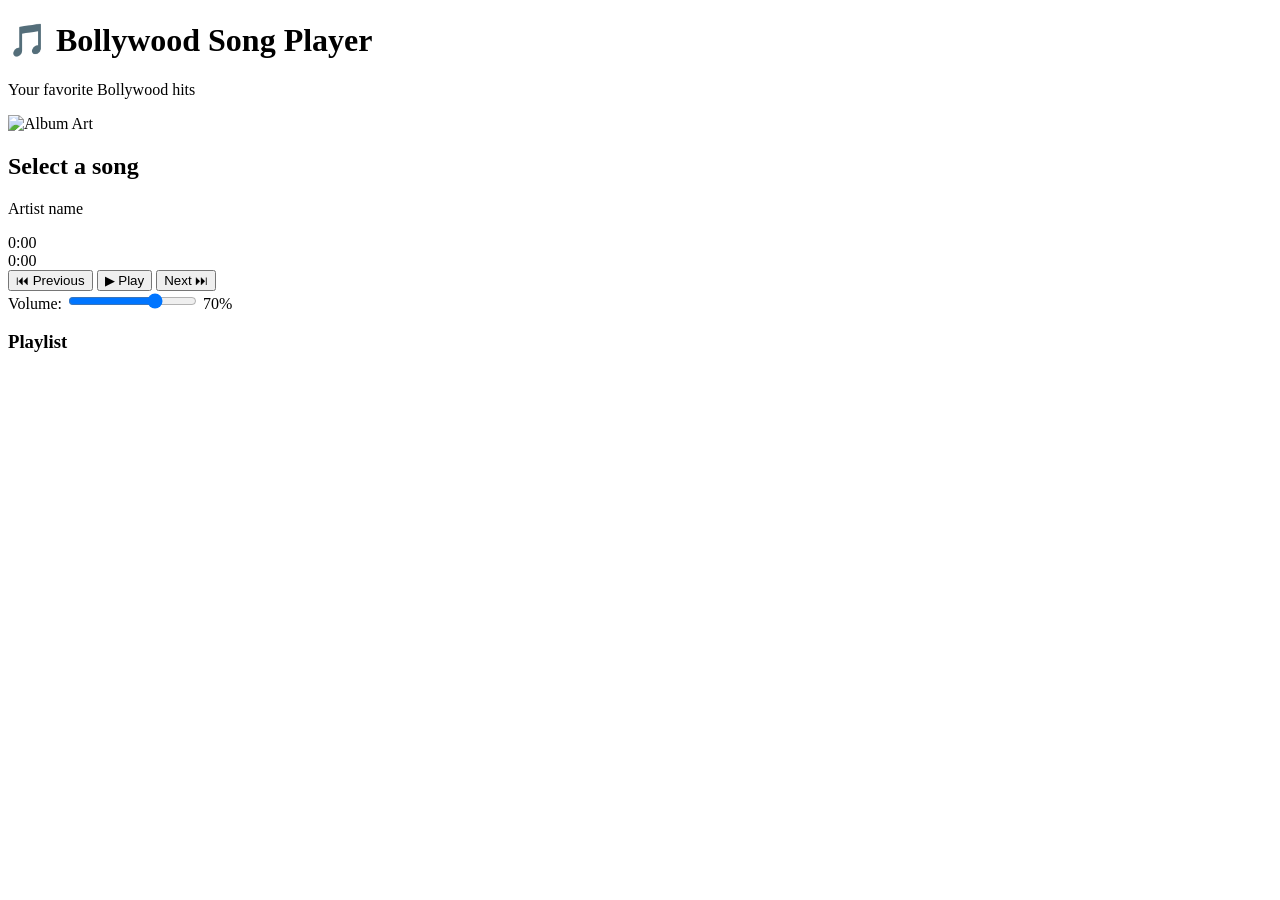
==== index.html @ 8f11893d "Initialize Bollywood song player app with HTML structure" ====
<!DOCTYPE html>
<html lang="en">
<head>
    <meta charset="UTF-8">
    <meta name="viewport" content="width=device-width, initial-scale=1.0">
    <title>Bollywood Song Player</title>
    <link rel="stylesheet" href="styles.css">
</head>
<body>
    <div class="container">
        <header>
            <h1>🎵 Bollywood Song Player</h1>
            <p class="subtitle">Your favorite Bollywood hits</p>
        </header>

        <div class="player-section">
            <!-- Album Art -->
            <div class="album-art">
                <img id="albumArt" src="https://via.placeholder.com/300?text=Bollywood" alt="Album Art">
            </div>

            <!-- Song Info -->
            <div class="song-info">
                <h2 id="songTitle">Select a song</h2>
                <p id="artistName">Artist name</p>
            </div>

            <!-- Audio Player -->
            <audio id="audioPlayer" crossorigin="anonymous"></audio>

            <!-- Progress Bar -->
            <div class="progress-container">
                <span id="currentTime">0:00</span>
                <div class="progress-bar">
                    <div id="progress" class="progress"></div>
                </div>
                <span id="duration">0:00</span>
            </div>

            <!-- Controls -->
            <div class="controls">
                <button id="prevBtn" class="control-btn">⏮ Previous</button>
                <button id="playBtn" class="control-btn play-btn">▶ Play</button>
                <button id="nextBtn" class="control-btn">Next ⏭</button>
            </div>

            <!-- Volume Control -->
            <div class="volume-control">
                <label for="volumeSlider">Volume:</label>
                <input type="range" id="volumeSlider" min="0" max="100" value="70">
                <span id="volumeDisplay">70%</span>
            </div>
        </div>

        <!-- Playlist -->
        <div class="playlist-section">
            <h3>Playlist</h3>
            <div id="playlistContainer" class="playlist-container">
                <!-- Songs will be populated here -->
            </div>
        </div>
    </div>

    <script src="script.js"></script>
</body>
</html>
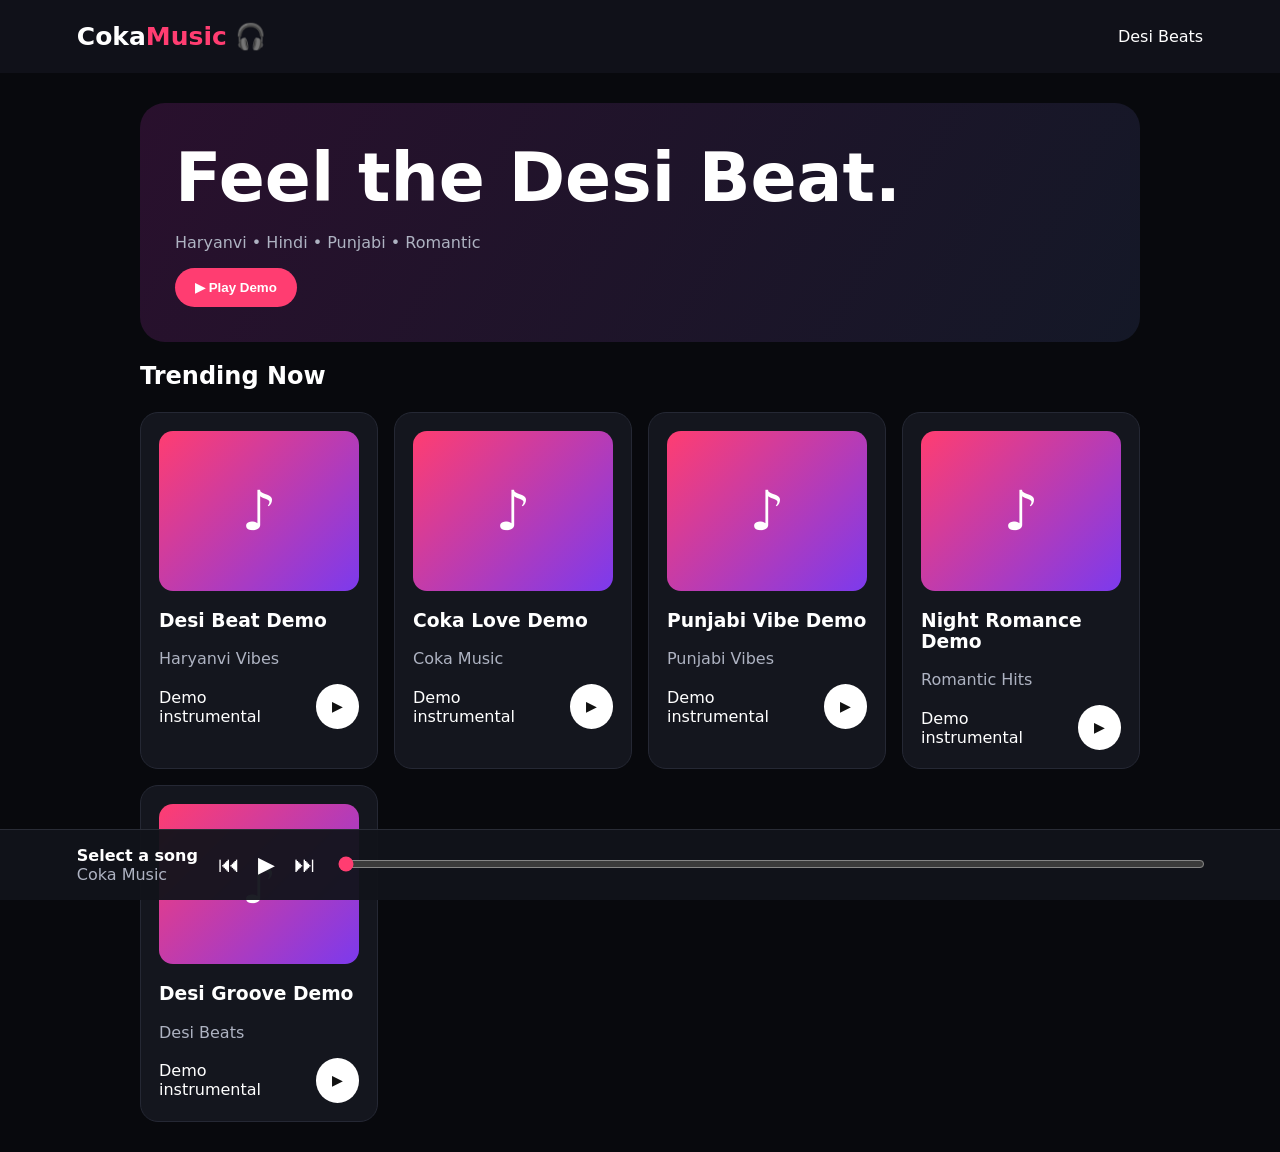
==== commit fd3ca1cd: "Build Coka Music player" ====
--- a/index.html
+++ b/index.html
@@ -1,66 +1 @@
-<!DOCTYPE html>
-<html lang="en">
-<head>
-    <meta charset="UTF-8">
-    <meta name="viewport" content="width=device-width, initial-scale=1.0">
-    <title>Bollywood Song Player</title>
-    <link rel="stylesheet" href="styles.css">
-</head>
-<body>
-    <div class="container">
-        <header>
-            <h1>🎵 Bollywood Song Player</h1>
-            <p class="subtitle">Your favorite Bollywood hits</p>
-        </header>
-
-        <div class="player-section">
-            <!-- Album Art -->
-            <div class="album-art">
-                <img id="albumArt" src="https://via.placeholder.com/300?text=Bollywood" alt="Album Art">
-            </div>
-
-            <!-- Song Info -->
-            <div class="song-info">
-                <h2 id="songTitle">Select a song</h2>
-                <p id="artistName">Artist name</p>
-            </div>
-
-            <!-- Audio Player -->
-            <audio id="audioPlayer" crossorigin="anonymous"></audio>
-
-            <!-- Progress Bar -->
-            <div class="progress-container">
-                <span id="currentTime">0:00</span>
-                <div class="progress-bar">
-                    <div id="progress" class="progress"></div>
-                </div>
-                <span id="duration">0:00</span>
-            </div>
-
-            <!-- Controls -->
-            <div class="controls">
-                <button id="prevBtn" class="control-btn">⏮ Previous</button>
-                <button id="playBtn" class="control-btn play-btn">▶ Play</button>
-                <button id="nextBtn" class="control-btn">Next ⏭</button>
-            </div>
-
-            <!-- Volume Control -->
-            <div class="volume-control">
-                <label for="volumeSlider">Volume:</label>
-                <input type="range" id="volumeSlider" min="0" max="100" value="70">
-                <span id="volumeDisplay">70%</span>
-            </div>
-        </div>
-
-        <!-- Playlist -->
-        <div class="playlist-section">
-            <h3>Playlist</h3>
-            <div id="playlistContainer" class="playlist-container">
-                <!-- Songs will be populated here -->
-            </div>
-        </div>
-    </div>
-
-    <script src="script.js"></script>
-</body>
-</html>
+<!doctype html><html lang="en"><head><meta charset="utf-8"><meta name="viewport" content="width=device-width,initial-scale=1"><title>Coka Music</title><style>*{box-sizing:border-box}body{margin:0;background:#08090d;color:#fff;font-family:system-ui,Arial}header{padding:22px 6%;display:flex;justify-content:space-between;align-items:center;background:#101119;position:sticky;top:0}.logo{font-size:25px;font-weight:900}.logo span{color:#ff3d71}main{width:min(1000px,92%);margin:30px auto}.hero{padding:35px;border-radius:25px;background:linear-gradient(120deg,#29102d,#141827)}h1{font-size:clamp(38px,7vw,68px);margin:0 0 10px}.muted{color:#aeb3c2}.grid{display:grid;grid-template-columns:repeat(auto-fit,minmax(210px,1fr));gap:16px;margin-top:22px}.card{background:#14161e;border:1px solid #252834;padding:18px;border-radius:18px}.cover{height:160px;border-radius:14px;background:linear-gradient(135deg,#ff3d71,#7c3aed);display:grid;place-items:center;font-size:55px}.row{display:flex;align-items:center;gap:10px;margin-top:15px}.play{margin-left:auto;border:0;border-radius:50%;width:45px;height:45px;background:#fff;color:#111;font-weight:900}.btn{border:0;border-radius:25px;padding:12px 20px;background:#ff3d71;color:#fff;font-weight:800}.player{position:fixed;bottom:0;left:0;right:0;padding:14px 6%;background:#11131bf2;border-top:1px solid #292c36;display:flex;align-items:center;gap:14px}.controls button{border:0;background:none;color:#fff;font-size:22px}.main{background:#fff;color:#111;border-radius:50%;width:42px;height:42px}.bar{flex:1}input[type=range]{width:100%;accent-color:#ff3d71}@media(max-width:600px){.player{flex-wrap:wrap}.bar{order:3;flex-basis:100%}}</style></head><body><header><div class="logo">Coka<span>Music</span> 🎧</div><div>Desi Beats</div></header><main><section class="hero"><h1>Feel the Desi Beat.</h1><p class="muted">Haryanvi • Hindi • Punjabi • Romantic</p><button class="btn" onclick="play(0)">▶ Play Demo</button></section><h2>Trending Now</h2><div class="grid" id="grid"></div></main><div class="player"><div><b id="title">Select a song</b><div class="muted" id="artist">Coka Music</div></div><div class="controls"><button onclick="prev()">⏮</button><button class="main" id="toggle" onclick="toggle()">▶</button><button onclick="next()">⏭</button></div><div class="bar"><input id="progress" type="range" min="0" max="100" value="0"></div></div><script>const songs=[['Desi Beat Demo','Haryanvi Vibes',220],['Coka Love Demo','Coka Music',196],['Punjabi Vibe Demo','Punjabi Vibes',247],['Night Romance Demo','Romantic Hits',174],['Desi Groove Demo','Desi Beats',262]];let cur=-1,playing=false,timer=null,elapsed=0,duration=30,ctx;const grid=document.getElementById('grid');grid.innerHTML=songs.map((s,i)=>`<article class="card"><div class="cover">♪</div><h3>${s[0]}</h3><p class="muted">${s[1]}</p><div class="row"><span>Demo instrumental</span><button class="play" onclick="play(${i})">▶</button></div></article>`).join('');function ac(){return ctx||(ctx=new(window.AudioContext||window.webkitAudioContext)())}function tone(t,f,d,v=.08){const c=ac(),o=c.createOscillator(),g=c.createGain();o.frequency.value=f;o.type='sine';g.gain.setValueAtTime(v,c.currentTime+t);g.gain.exponentialRampToValueAtTime(.001,c.currentTime+t+d);o.connect(g).connect(c.destination);o.start(c.currentTime+t);o.stop(c.currentTime+t+d+.02)}function play(i){cur=i;elapsed=0;playing=true;document.getElementById('title').textContent=songs[i][0];document.getElementById('artist').textContent=songs[i][1];ac().resume();clearInterval(timer);timer=setInterval(()=>{if(!playing)return;elapsed+=.25;document.getElementById('progress').value=elapsed/duration*100;if(elapsed>=duration)next()},250);sequence();document.getElementById('toggle').textContent='Ⅱ'}function sequence(){if(!playing)return;const base=songs[cur][2];for(let i=0;i<12;i++){const f=base*Math.pow(2,([0,2,4,7,5,4,2,0][i%8])/12);tone(i*.45,f,.35,.07)}setTimeout(sequence,5400)}function toggle(){if(cur<0)return play(0);playing=!playing;document.getElementById('toggle').textContent=playing?'Ⅱ':'▶';if(playing)sequence()}function next(){play((cur+1)%songs.length)}function prev(){play((cur-1+songs.length)%songs.length)}document.getElementById('progress').oninput=e=>{elapsed=Number(e.target.value)/100*duration};</script></body></html>
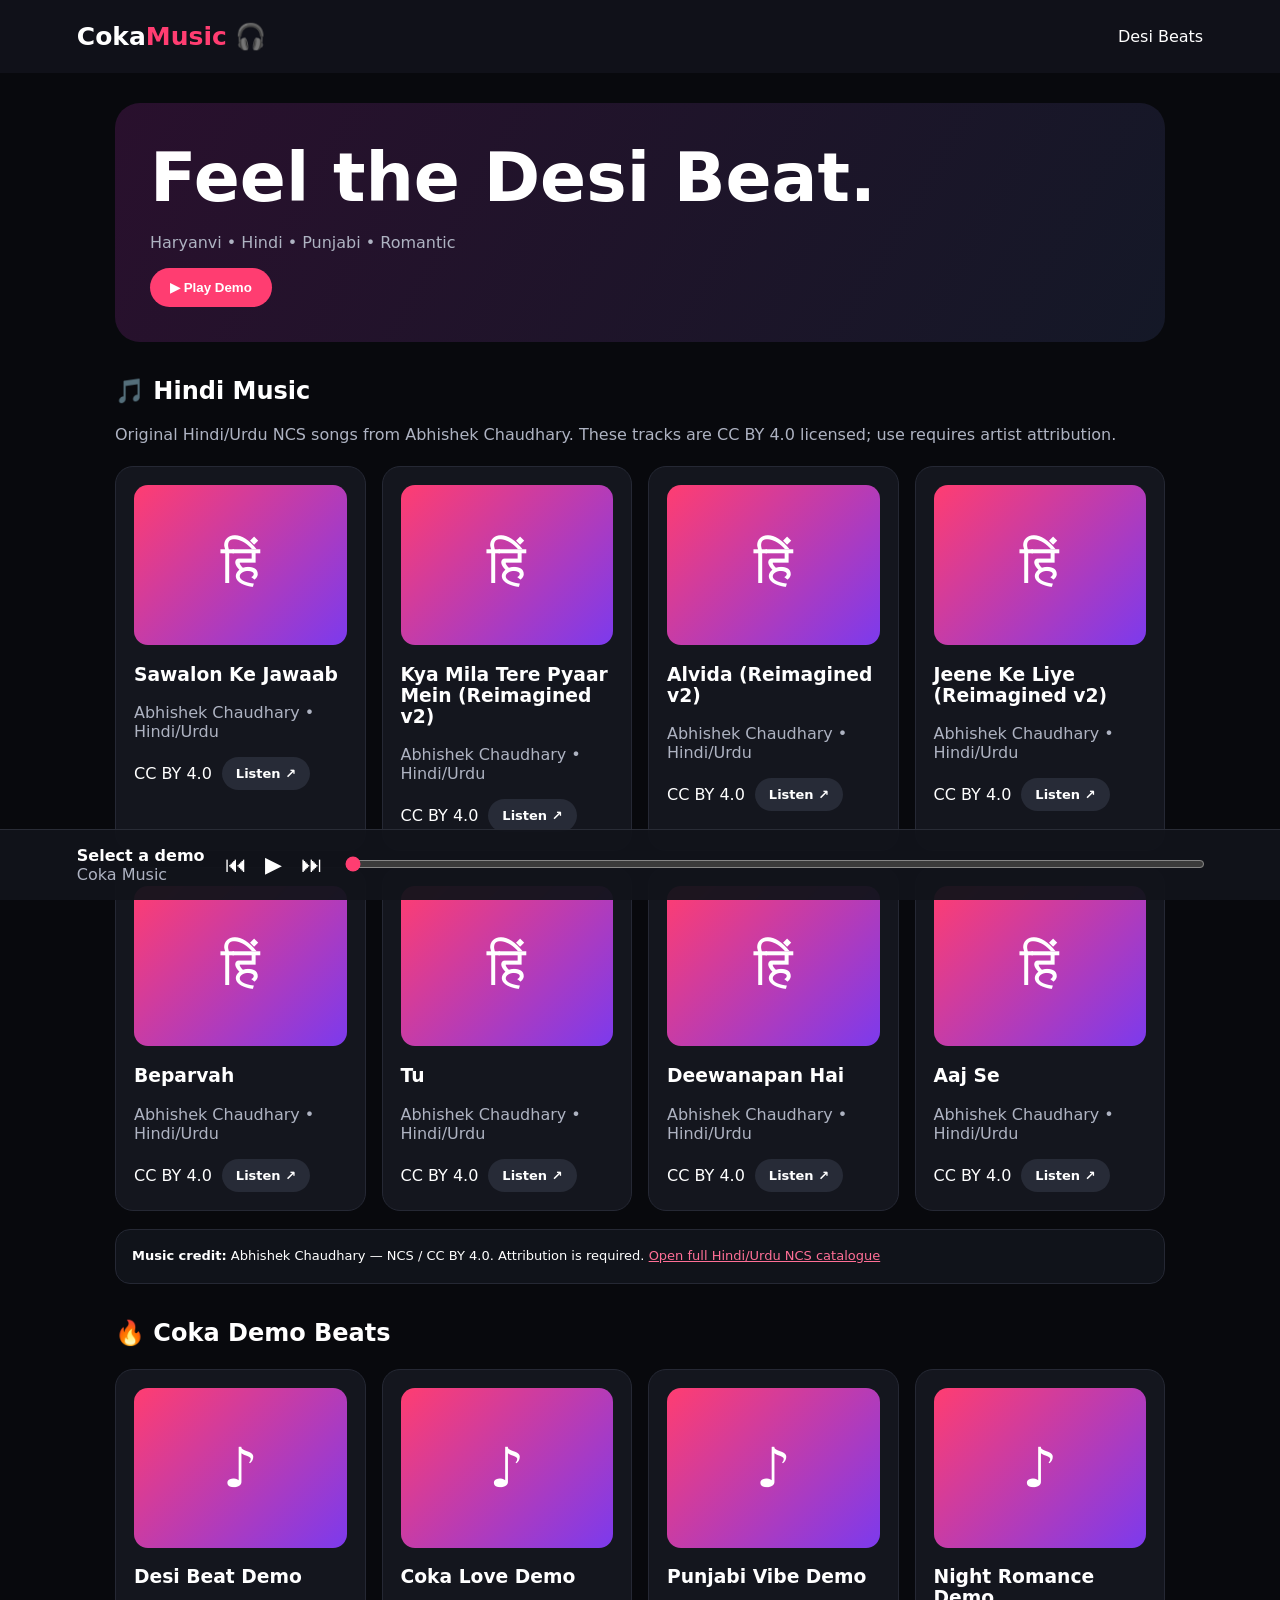
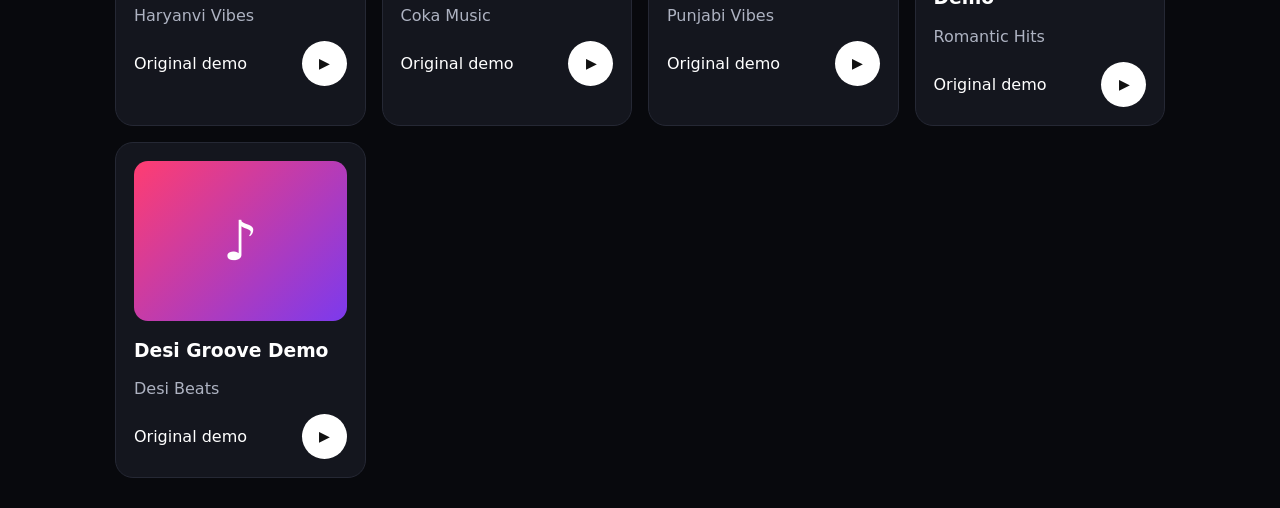
==== commit 26838294: "Add Hindi NCS music section with attribution" ====
--- a/index.html
+++ b/index.html
@@ -1 +1,10 @@
-<!doctype html><html lang="en"><head><meta charset="utf-8"><meta name="viewport" content="width=device-width,initial-scale=1"><title>Coka Music</title><style>*{box-sizing:border-box}body{margin:0;background:#08090d;color:#fff;font-family:system-ui,Arial}header{padding:22px 6%;display:flex;justify-content:space-between;align-items:center;background:#101119;position:sticky;top:0}.logo{font-size:25px;font-weight:900}.logo span{color:#ff3d71}main{width:min(1000px,92%);margin:30px auto}.hero{padding:35px;border-radius:25px;background:linear-gradient(120deg,#29102d,#141827)}h1{font-size:clamp(38px,7vw,68px);margin:0 0 10px}.muted{color:#aeb3c2}.grid{display:grid;grid-template-columns:repeat(auto-fit,minmax(210px,1fr));gap:16px;margin-top:22px}.card{background:#14161e;border:1px solid #252834;padding:18px;border-radius:18px}.cover{height:160px;border-radius:14px;background:linear-gradient(135deg,#ff3d71,#7c3aed);display:grid;place-items:center;font-size:55px}.row{display:flex;align-items:center;gap:10px;margin-top:15px}.play{margin-left:auto;border:0;border-radius:50%;width:45px;height:45px;background:#fff;color:#111;font-weight:900}.btn{border:0;border-radius:25px;padding:12px 20px;background:#ff3d71;color:#fff;font-weight:800}.player{position:fixed;bottom:0;left:0;right:0;padding:14px 6%;background:#11131bf2;border-top:1px solid #292c36;display:flex;align-items:center;gap:14px}.controls button{border:0;background:none;color:#fff;font-size:22px}.main{background:#fff;color:#111;border-radius:50%;width:42px;height:42px}.bar{flex:1}input[type=range]{width:100%;accent-color:#ff3d71}@media(max-width:600px){.player{flex-wrap:wrap}.bar{order:3;flex-basis:100%}}</style></head><body><header><div class="logo">Coka<span>Music</span> 🎧</div><div>Desi Beats</div></header><main><section class="hero"><h1>Feel the Desi Beat.</h1><p class="muted">Haryanvi • Hindi • Punjabi • Romantic</p><button class="btn" onclick="play(0)">▶ Play Demo</button></section><h2>Trending Now</h2><div class="grid" id="grid"></div></main><div class="player"><div><b id="title">Select a song</b><div class="muted" id="artist">Coka Music</div></div><div class="controls"><button onclick="prev()">⏮</button><button class="main" id="toggle" onclick="toggle()">▶</button><button onclick="next()">⏭</button></div><div class="bar"><input id="progress" type="range" min="0" max="100" value="0"></div></div><script>const songs=[['Desi Beat Demo','Haryanvi Vibes',220],['Coka Love Demo','Coka Music',196],['Punjabi Vibe Demo','Punjabi Vibes',247],['Night Romance Demo','Romantic Hits',174],['Desi Groove Demo','Desi Beats',262]];let cur=-1,playing=false,timer=null,elapsed=0,duration=30,ctx;const grid=document.getElementById('grid');grid.innerHTML=songs.map((s,i)=>`<article class="card"><div class="cover">♪</div><h3>${s[0]}</h3><p class="muted">${s[1]}</p><div class="row"><span>Demo instrumental</span><button class="play" onclick="play(${i})">▶</button></div></article>`).join('');function ac(){return ctx||(ctx=new(window.AudioContext||window.webkitAudioContext)())}function tone(t,f,d,v=.08){const c=ac(),o=c.createOscillator(),g=c.createGain();o.frequency.value=f;o.type='sine';g.gain.setValueAtTime(v,c.currentTime+t);g.gain.exponentialRampToValueAtTime(.001,c.currentTime+t+d);o.connect(g).connect(c.destination);o.start(c.currentTime+t);o.stop(c.currentTime+t+d+.02)}function play(i){cur=i;elapsed=0;playing=true;document.getElementById('title').textContent=songs[i][0];document.getElementById('artist').textContent=songs[i][1];ac().resume();clearInterval(timer);timer=setInterval(()=>{if(!playing)return;elapsed+=.25;document.getElementById('progress').value=elapsed/duration*100;if(elapsed>=duration)next()},250);sequence();document.getElementById('toggle').textContent='Ⅱ'}function sequence(){if(!playing)return;const base=songs[cur][2];for(let i=0;i<12;i++){const f=base*Math.pow(2,([0,2,4,7,5,4,2,0][i%8])/12);tone(i*.45,f,.35,.07)}setTimeout(sequence,5400)}function toggle(){if(cur<0)return play(0);playing=!playing;document.getElementById('toggle').textContent=playing?'Ⅱ':'▶';if(playing)sequence()}function next(){play((cur+1)%songs.length)}function prev(){play((cur-1+songs.length)%songs.length)}document.getElementById('progress').oninput=e=>{elapsed=Number(e.target.value)/100*duration};</script></body></html>+<!doctype html>
+<html lang="en"><head><meta charset="utf-8"><meta name="viewport" content="width=device-width,initial-scale=1"><title>Coka Music</title><style>*{box-sizing:border-box}body{margin:0;background:#08090d;color:#fff;font-family:system-ui,Arial}header{padding:22px 6%;display:flex;justify-content:space-between;align-items:center;background:#101119;position:sticky;top:0;z-index:5}.logo{font-size:25px;font-weight:900}.logo span{color:#ff3d71}main{width:min(1050px,92%);margin:30px auto}.hero{padding:35px;border-radius:25px;background:linear-gradient(120deg,#29102d,#141827)}h1{font-size:clamp(38px,7vw,68px);margin:0 0 10px}.muted{color:#aeb3c2}.grid{display:grid;grid-template-columns:repeat(auto-fit,minmax(210px,1fr));gap:16px;margin-top:22px}.card{background:#14161e;border:1px solid #252834;padding:18px;border-radius:18px}.cover{height:160px;border-radius:14px;background:linear-gradient(135deg,#ff3d71,#7c3aed);display:grid;place-items:center;font-size:55px}.row{display:flex;align-items:center;gap:10px;margin-top:15px}.play{margin-left:auto;border:0;border-radius:50%;width:45px;height:45px;background:#fff;color:#111;font-weight:900}.btn,.link{border:0;border-radius:25px;padding:12px 20px;background:#ff3d71;color:#fff;font-weight:800;text-decoration:none;display:inline-block}.link{padding:9px 14px;font-size:13px;background:#272b37}.section{margin-top:35px}.credit{margin-top:18px;padding:16px;border-radius:15px;background:#10131a;border:1px solid #252834;font-size:13px;line-height:1.6}.credit a{color:#ff6f96}.player{position:fixed;bottom:0;left:0;right:0;padding:14px 6%;background:#11131bf2;border-top:1px solid #292c36;display:flex;align-items:center;gap:14px;z-index:10}.controls button{border:0;background:none;color:#fff;font-size:22px}.main{background:#fff;color:#111;border-radius:50%;width:42px;height:42px}.bar{flex:1}input[type=range]{width:100%;accent-color:#ff3d71}@media(max-width:600px){.player{flex-wrap:wrap}.bar{order:3;flex-basis:100%}}
+</style></head><body><header><div class="logo">Coka<span>Music</span> 🎧</div><div>Desi Beats</div></header><main><section class="hero"><h1>Feel the Desi Beat.</h1><p class="muted">Haryanvi • Hindi • Punjabi • Romantic</p><button class="btn" onclick="play(0)">▶ Play Demo</button></section><section class="section"><h2>🎵 Hindi Music</h2><p class="muted">Original Hindi/Urdu NCS songs from Abhishek Chaudhary. These tracks are CC BY 4.0 licensed; use requires artist attribution.</p><div class="grid" id="hindi"></div><div class="credit"><b>Music credit:</b> Abhishek Chaudhary — NCS / CC BY 4.0. Attribution is required. <a href="https://abhishekchaudhary.com/ncs" target="_blank" rel="noopener">Open full Hindi/Urdu NCS catalogue</a></div></section><section class="section"><h2>🔥 Coka Demo Beats</h2><div class="grid" id="grid"></div></section></main><div class="player"><div><b id="title">Select a demo</b><div class="muted" id="artist">Coka Music</div></div><div class="controls"><button onclick="prev()">⏮</button><button class="main" id="toggle" onclick="toggle()">▶</button><button onclick="next()">⏭</button></div><div class="bar"><input id="progress" type="range" min="0" max="100" value="0"></div></div><script>
+const songs=[['Desi Beat Demo','Haryanvi Vibes',220],['Coka Love Demo','Coka Music',196],['Punjabi Vibe Demo','Punjabi Vibes',247],['Night Romance Demo','Romantic Hits',174],['Desi Groove Demo','Desi Beats',262]];
+const hindi=[['Sawalon Ke Jawaab','Abhishek Chaudhary','https://abhishekchaudhary.com/music/sawalon-ke-jawaab'],['Kya Mila Tere Pyaar Mein (Reimagined v2)','Abhishek Chaudhary','https://abhishekchaudhary.com/ncs'],['Alvida (Reimagined v2)','Abhishek Chaudhary','https://abhishekchaudhary.com/ncs'],['Jeene Ke Liye (Reimagined v2)','Abhishek Chaudhary','https://abhishekchaudhary.com/ncs'],['Beparvah','Abhishek Chaudhary','https://abhishekchaudhary.com/ncs'],['Tu','Abhishek Chaudhary','https://abhishekchaudhary.com/ncs'],['Deewanapan Hai','Abhishek Chaudhary','https://abhishekchaudhary.com/ncs'],['Aaj Se','Abhishek Chaudhary','https://abhishekchaudhary.com/ncs']];
+let cur=-1,playing=false,timer=null,elapsed=0,duration=30,ctx;
+const grid=document.getElementById('grid');grid.innerHTML=songs.map((s,i)=>`<article class="card"><div class="cover">♪</div><h3>${s[0]}</h3><p class="muted">${s[1]}</p><div class="row"><span>Original demo</span><button class="play" onclick="play(${i})">▶</button></div></article>`).join('');
+document.getElementById('hindi').innerHTML=hindi.map(s=>`<article class="card"><div class="cover">हिं</div><h3>${s[0]}</h3><p class="muted">${s[1]} • Hindi/Urdu</p><div class="row"><span>CC BY 4.0</span><a class="link" href="${s[2]}" target="_blank" rel="noopener">Listen ↗</a></div></article>`).join('');
+function ac(){return ctx||(ctx=new(window.AudioContext||window.webkitAudioContext)())}function tone(t,f,d,v=.08){const c=ac(),o=c.createOscillator(),g=c.createGain();o.frequency.value=f;o.type='sine';g.gain.setValueAtTime(v,c.currentTime+t);g.gain.exponentialRampToValueAtTime(.001,c.currentTime+t+d);o.connect(g).connect(c.destination);o.start(c.currentTime+t);o.stop(c.currentTime+t+d+.02)}function play(i){cur=i;elapsed=0;playing=true;document.getElementById('title').textContent=songs[i][0];document.getElementById('artist').textContent=songs[i][1];ac().resume();clearInterval(timer);timer=setInterval(()=>{if(!playing)return;elapsed+=.25;document.getElementById('progress').value=elapsed/duration*100;if(elapsed>=duration)next()},250);sequence();document.getElementById('toggle').textContent='Ⅱ'}function sequence(){if(!playing)return;const base=songs[cur][2];for(let i=0;i<12;i++){const f=base*Math.pow(2,([0,2,4,7,5,4,2,0][i%8])/12);tone(i*.45,f,.35,.07)}setTimeout(sequence,5400)}function toggle(){if(cur<0)return play(0);playing=!playing;document.getElementById('toggle').textContent=playing?'Ⅱ':'▶';if(playing)sequence()}function next(){play((cur+1)%songs.length)}function prev(){play((cur-1+songs.length)%songs.length)}document.getElementById('progress').oninput=e=>{elapsed=Number(e.target.value)/100*duration};
+</script></body></html>
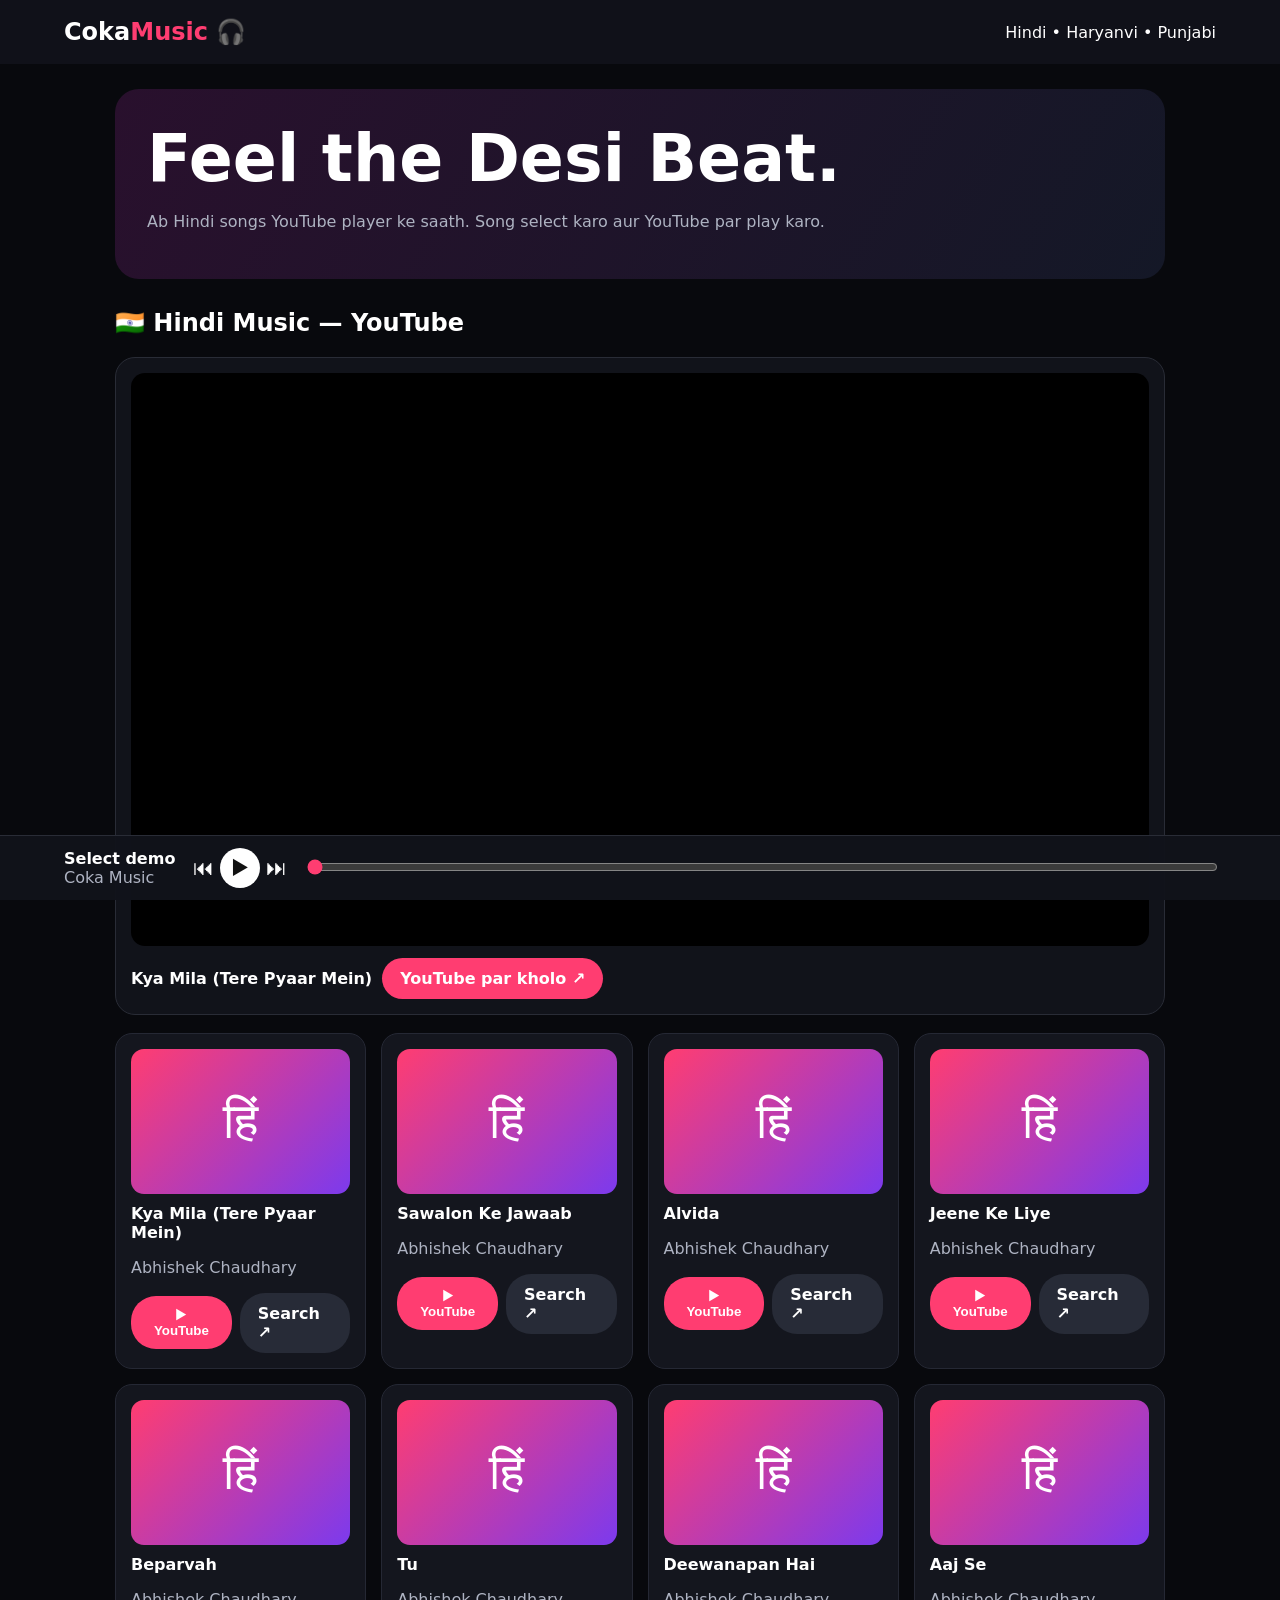
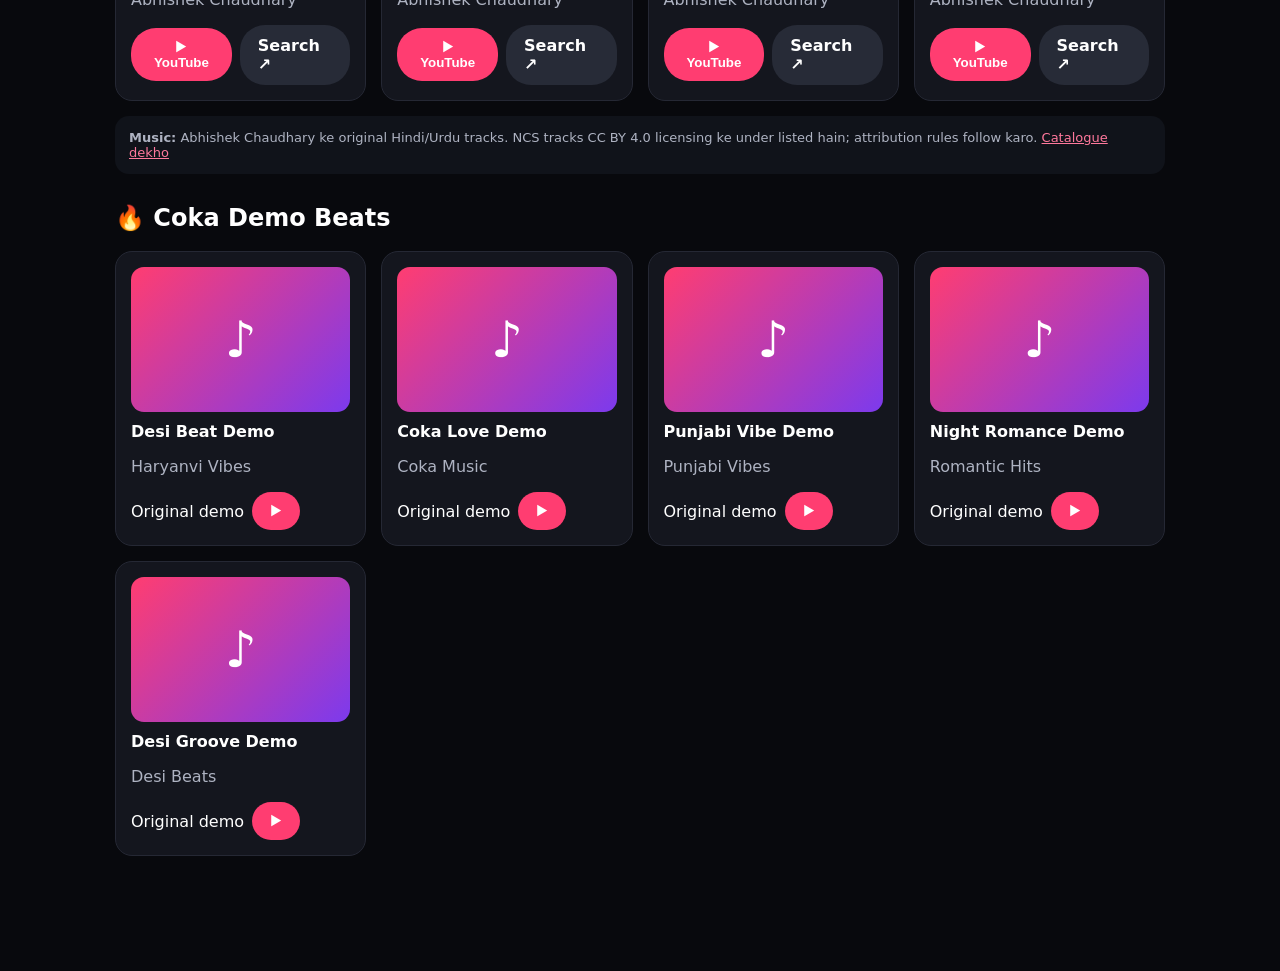
==== commit 32d69551: "Add YouTube Hindi music player" ====
--- a/index.html
+++ b/index.html
@@ -1,10 +1,4 @@
-<!doctype html>
-<html lang="en"><head><meta charset="utf-8"><meta name="viewport" content="width=device-width,initial-scale=1"><title>Coka Music</title><style>*{box-sizing:border-box}body{margin:0;background:#08090d;color:#fff;font-family:system-ui,Arial}header{padding:22px 6%;display:flex;justify-content:space-between;align-items:center;background:#101119;position:sticky;top:0;z-index:5}.logo{font-size:25px;font-weight:900}.logo span{color:#ff3d71}main{width:min(1050px,92%);margin:30px auto}.hero{padding:35px;border-radius:25px;background:linear-gradient(120deg,#29102d,#141827)}h1{font-size:clamp(38px,7vw,68px);margin:0 0 10px}.muted{color:#aeb3c2}.grid{display:grid;grid-template-columns:repeat(auto-fit,minmax(210px,1fr));gap:16px;margin-top:22px}.card{background:#14161e;border:1px solid #252834;padding:18px;border-radius:18px}.cover{height:160px;border-radius:14px;background:linear-gradient(135deg,#ff3d71,#7c3aed);display:grid;place-items:center;font-size:55px}.row{display:flex;align-items:center;gap:10px;margin-top:15px}.play{margin-left:auto;border:0;border-radius:50%;width:45px;height:45px;background:#fff;color:#111;font-weight:900}.btn,.link{border:0;border-radius:25px;padding:12px 20px;background:#ff3d71;color:#fff;font-weight:800;text-decoration:none;display:inline-block}.link{padding:9px 14px;font-size:13px;background:#272b37}.section{margin-top:35px}.credit{margin-top:18px;padding:16px;border-radius:15px;background:#10131a;border:1px solid #252834;font-size:13px;line-height:1.6}.credit a{color:#ff6f96}.player{position:fixed;bottom:0;left:0;right:0;padding:14px 6%;background:#11131bf2;border-top:1px solid #292c36;display:flex;align-items:center;gap:14px;z-index:10}.controls button{border:0;background:none;color:#fff;font-size:22px}.main{background:#fff;color:#111;border-radius:50%;width:42px;height:42px}.bar{flex:1}input[type=range]{width:100%;accent-color:#ff3d71}@media(max-width:600px){.player{flex-wrap:wrap}.bar{order:3;flex-basis:100%}}
-</style></head><body><header><div class="logo">Coka<span>Music</span> 🎧</div><div>Desi Beats</div></header><main><section class="hero"><h1>Feel the Desi Beat.</h1><p class="muted">Haryanvi • Hindi • Punjabi • Romantic</p><button class="btn" onclick="play(0)">▶ Play Demo</button></section><section class="section"><h2>🎵 Hindi Music</h2><p class="muted">Original Hindi/Urdu NCS songs from Abhishek Chaudhary. These tracks are CC BY 4.0 licensed; use requires artist attribution.</p><div class="grid" id="hindi"></div><div class="credit"><b>Music credit:</b> Abhishek Chaudhary — NCS / CC BY 4.0. Attribution is required. <a href="https://abhishekchaudhary.com/ncs" target="_blank" rel="noopener">Open full Hindi/Urdu NCS catalogue</a></div></section><section class="section"><h2>🔥 Coka Demo Beats</h2><div class="grid" id="grid"></div></section></main><div class="player"><div><b id="title">Select a demo</b><div class="muted" id="artist">Coka Music</div></div><div class="controls"><button onclick="prev()">⏮</button><button class="main" id="toggle" onclick="toggle()">▶</button><button onclick="next()">⏭</button></div><div class="bar"><input id="progress" type="range" min="0" max="100" value="0"></div></div><script>
-const songs=[['Desi Beat Demo','Haryanvi Vibes',220],['Coka Love Demo','Coka Music',196],['Punjabi Vibe Demo','Punjabi Vibes',247],['Night Romance Demo','Romantic Hits',174],['Desi Groove Demo','Desi Beats',262]];
-const hindi=[['Sawalon Ke Jawaab','Abhishek Chaudhary','https://abhishekchaudhary.com/music/sawalon-ke-jawaab'],['Kya Mila Tere Pyaar Mein (Reimagined v2)','Abhishek Chaudhary','https://abhishekchaudhary.com/ncs'],['Alvida (Reimagined v2)','Abhishek Chaudhary','https://abhishekchaudhary.com/ncs'],['Jeene Ke Liye (Reimagined v2)','Abhishek Chaudhary','https://abhishekchaudhary.com/ncs'],['Beparvah','Abhishek Chaudhary','https://abhishekchaudhary.com/ncs'],['Tu','Abhishek Chaudhary','https://abhishekchaudhary.com/ncs'],['Deewanapan Hai','Abhishek Chaudhary','https://abhishekchaudhary.com/ncs'],['Aaj Se','Abhishek Chaudhary','https://abhishekchaudhary.com/ncs']];
-let cur=-1,playing=false,timer=null,elapsed=0,duration=30,ctx;
-const grid=document.getElementById('grid');grid.innerHTML=songs.map((s,i)=>`<article class="card"><div class="cover">♪</div><h3>${s[0]}</h3><p class="muted">${s[1]}</p><div class="row"><span>Original demo</span><button class="play" onclick="play(${i})">▶</button></div></article>`).join('');
-document.getElementById('hindi').innerHTML=hindi.map(s=>`<article class="card"><div class="cover">हिं</div><h3>${s[0]}</h3><p class="muted">${s[1]} • Hindi/Urdu</p><div class="row"><span>CC BY 4.0</span><a class="link" href="${s[2]}" target="_blank" rel="noopener">Listen ↗</a></div></article>`).join('');
-function ac(){return ctx||(ctx=new(window.AudioContext||window.webkitAudioContext)())}function tone(t,f,d,v=.08){const c=ac(),o=c.createOscillator(),g=c.createGain();o.frequency.value=f;o.type='sine';g.gain.setValueAtTime(v,c.currentTime+t);g.gain.exponentialRampToValueAtTime(.001,c.currentTime+t+d);o.connect(g).connect(c.destination);o.start(c.currentTime+t);o.stop(c.currentTime+t+d+.02)}function play(i){cur=i;elapsed=0;playing=true;document.getElementById('title').textContent=songs[i][0];document.getElementById('artist').textContent=songs[i][1];ac().resume();clearInterval(timer);timer=setInterval(()=>{if(!playing)return;elapsed+=.25;document.getElementById('progress').value=elapsed/duration*100;if(elapsed>=duration)next()},250);sequence();document.getElementById('toggle').textContent='Ⅱ'}function sequence(){if(!playing)return;const base=songs[cur][2];for(let i=0;i<12;i++){const f=base*Math.pow(2,([0,2,4,7,5,4,2,0][i%8])/12);tone(i*.45,f,.35,.07)}setTimeout(sequence,5400)}function toggle(){if(cur<0)return play(0);playing=!playing;document.getElementById('toggle').textContent=playing?'Ⅱ':'▶';if(playing)sequence()}function next(){play((cur+1)%songs.length)}function prev(){play((cur-1+songs.length)%songs.length)}document.getElementById('progress').oninput=e=>{elapsed=Number(e.target.value)/100*duration};
-</script></body></html>+<!doctype html><html lang="hi"><head><meta charset="utf-8"><meta name="viewport" content="width=device-width,initial-scale=1"><title>Coka Music</title><style>*{box-sizing:border-box}body{margin:0;background:#08090d;color:#fff;font-family:system-ui,Arial}header{padding:18px 5%;display:flex;justify-content:space-between;align-items:center;background:#101119;position:sticky;top:0;z-index:5}.logo{font-size:24px;font-weight:900}.logo span{color:#ff3d71}main{width:min(1050px,92%);margin:25px auto;padding-bottom:90px}.hero{padding:32px;border-radius:24px;background:linear-gradient(120deg,#29102d,#141827)}h1{font-size:clamp(36px,8vw,65px);margin:0 0 8px}.muted{color:#aeb3c2}.btn,.yt{border:0;border-radius:25px;padding:11px 18px;background:#ff3d71;color:#fff;font-weight:800;text-decoration:none;display:inline-block}.section{margin-top:30px}.youtube{background:#11131a;border:1px solid #292c36;border-radius:20px;padding:15px}.video{aspect-ratio:16/9;border-radius:14px;overflow:hidden;background:#000}.video iframe{width:100%;height:100%;border:0}.ytbar{display:flex;gap:10px;align-items:center;margin-top:12px;flex-wrap:wrap}.grid{display:grid;grid-template-columns:repeat(auto-fit,minmax(210px,1fr));gap:15px;margin-top:18px}.card{background:#14161e;border:1px solid #252834;padding:15px;border-radius:17px}.cover{height:145px;border-radius:13px;background:linear-gradient(135deg,#ff3d71,#7c3aed);display:grid;place-items:center;font-size:50px}.card h3{margin:10px 0 4px;font-size:16px}.row{display:flex;align-items:center;gap:8px;margin-top:12px}.search{background:#272b37}.credit{margin-top:15px;padding:14px;border-radius:14px;background:#10131a;color:#aeb3c2;font-size:13px}.credit a{color:#ff789c}.player{position:fixed;bottom:0;left:0;right:0;padding:12px 5%;background:#11131bf5;border-top:1px solid #292c36;display:flex;align-items:center;gap:12px;z-index:10}.controls button{border:0;background:none;color:#fff;font-size:21px}.main{background:#fff!important;color:#111!important;border-radius:50%;width:40px;height:40px}.bar{flex:1}input[type=range]{width:100%;accent-color:#ff3d71}@media(max-width:600px){.player{flex-wrap:wrap}.bar{order:3;flex-basis:100%}}
+</style></head><body><header><div class="logo">Coka<span>Music</span> 🎧</div><div>Hindi • Haryanvi • Punjabi</div></header><main><section class="hero"><h1>Feel the Desi Beat.</h1><p class="muted">Ab Hindi songs YouTube player ke saath. Song select karo aur YouTube par play karo.</p></section><section class="section"><h2>🇮🇳 Hindi Music — YouTube</h2><div class="youtube"><div class="video"><iframe id="yt" src="https://www.youtube.com/embed/ULETFDAKAXg?rel=0" title="YouTube music player" allow="accelerometer;autoplay;clipboard-write;encrypted-media;gyroscope;picture-in-picture;web-share" allowfullscreen></iframe></div><div class="ytbar"><b id="ytTitle">Kya Mila (Tere Pyaar Mein)</b><a class="yt" id="ytOpen" href="https://www.youtube.com/watch?v=ULETFDAKAXg" target="_blank" rel="noopener">YouTube par kholo ↗</a></div></div><div class="grid" id="hindi"></div><div class="credit"><b>Music:</b> Abhishek Chaudhary ke original Hindi/Urdu tracks. NCS tracks CC BY 4.0 licensing ke under listed hain; attribution rules follow karo. <a href="https://abhishekchaudhary.com/ncs" target="_blank" rel="noopener">Catalogue dekho</a></div></section><section class="section"><h2>🔥 Coka Demo Beats</h2><div class="grid" id="grid"></div></section></main><div class="player"><div><b id="title">Select demo</b><div class="muted" id="artist">Coka Music</div></div><div class="controls"><button onclick="prev()">⏮</button><button class="main" id="toggle" onclick="toggle()">▶</button><button onclick="next()">⏭</button></div><div class="bar"><input id="progress" type="range" min="0" max="100" value="0"></div></div><script>
+const hindi=[['Kya Mila (Tere Pyaar Mein)','ULETFDAKAXg'],['Sawalon Ke Jawaab',''],['Alvida',''],['Jeene Ke Liye',''],['Beparvah',''],['Tu',''],['Deewanapan Hai',''],['Aaj Se','']];const h=document.getElementById('hindi');h.innerHTML=hindi.map((s,i)=>`<article class="card"><div class="cover">हिं</div><h3>${s[0]}</h3><p class="muted">Abhishek Chaudhary</p><div class="row"><button class="yt" onclick="openYT(${i})">▶ YouTube</button><a class="yt search" href="https://www.youtube.com/results?search_query=${encodeURIComponent(s[0]+' Abhishek Chaudhary')}" target="_blank" rel="noopener">Search ↗</a></div></article>`).join('');function openYT(i){const q=hindi[i][0]+' Abhishek Chaudhary';if(hindi[i][1]){document.getElementById('yt').src='https://www.youtube.com/embed/'+hindi[i][1]+'?rel=0';document.getElementById('ytOpen').href='https://www.youtube.com/watch?v='+hindi[i][1]}else{window.open('https://www.youtube.com/results?search_query='+encodeURIComponent(q),'_blank')}document.getElementById('ytTitle').textContent=hindi[i][0]}
+const songs=[['Desi Beat Demo','Haryanvi Vibes',220],['Coka Love Demo','Coka Music',196],['Punjabi Vibe Demo','Punjabi Vibes',247],['Night Romance Demo','Romantic Hits',174],['Desi Groove Demo','Desi Beats',262]];let cur=-1,playing=false,timer=null,elapsed=0,duration=30,ctx;document.getElementById('grid').innerHTML=songs.map((s,i)=>`<article class="card"><div class="cover">♪</div><h3>${s[0]}</h3><p class="muted">${s[1]}</p><div class="row"><span>Original demo</span><button class="yt" onclick="play(${i})">▶</button></div></article>`).join('');function ac(){return ctx||(ctx=new(window.AudioContext||window.webkitAudioContext)())}function tone(t,f,d,v=.08){const c=ac(),o=c.createOscillator(),g=c.createGain();o.frequency.value=f;o.type='sine';g.gain.setValueAtTime(v,c.currentTime+t);g.gain.exponentialRampToValueAtTime(.001,c.currentTime+t+d);o.connect(g).connect(c.destination);o.start(c.currentTime+t);o.stop(c.currentTime+t+d+.02)}function play(i){cur=i;elapsed=0;playing=true;document.getElementById('title').textContent=songs[i][0];document.getElementById('artist').textContent=songs[i][1];ac().resume();clearInterval(timer);timer=setInterval(()=>{if(!playing)return;elapsed+=.25;progress.value=elapsed/duration*100;if(elapsed>=duration)next()},250);sequence();toggle.textContent='Ⅱ'}function sequence(){if(!playing)return;let b=songs[cur][2];for(let i=0;i<12;i++)tone(i*.45,b*Math.pow(2,[0,2,4,7,5,4,2,0][i%8]/12),.35,.07);setTimeout(sequence,5400)}function toggle(){if(cur<0)return play(0);playing=!playing;toggle.textContent=playing?'Ⅱ':'▶';if(playing)sequence()}function next(){play((cur+1)%songs.length)}function prev(){play((cur-1+songs.length)%songs.length)}const progress=document.getElementById('progress');progress.oninput=e=>elapsed=Number(e.target.value)/100*duration;</script></body></html>
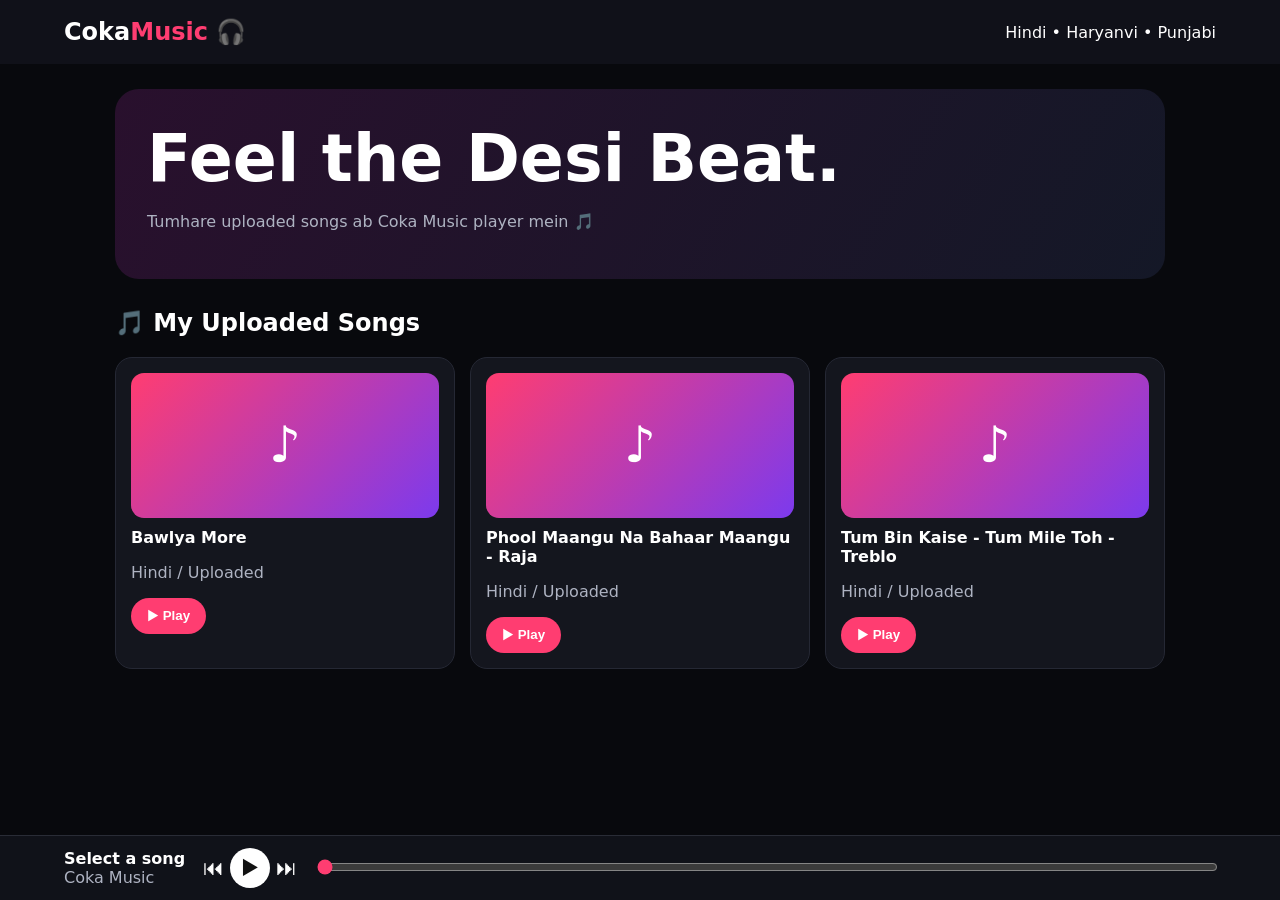
==== commit 7c027bb8: "Add uploaded MP3 songs to Coka Music player" ====
--- a/index.html
+++ b/index.html
@@ -1,4 +1 @@
-<!doctype html><html lang="hi"><head><meta charset="utf-8"><meta name="viewport" content="width=device-width,initial-scale=1"><title>Coka Music</title><style>*{box-sizing:border-box}body{margin:0;background:#08090d;color:#fff;font-family:system-ui,Arial}header{padding:18px 5%;display:flex;justify-content:space-between;align-items:center;background:#101119;position:sticky;top:0;z-index:5}.logo{font-size:24px;font-weight:900}.logo span{color:#ff3d71}main{width:min(1050px,92%);margin:25px auto;padding-bottom:90px}.hero{padding:32px;border-radius:24px;background:linear-gradient(120deg,#29102d,#141827)}h1{font-size:clamp(36px,8vw,65px);margin:0 0 8px}.muted{color:#aeb3c2}.btn,.yt{border:0;border-radius:25px;padding:11px 18px;background:#ff3d71;color:#fff;font-weight:800;text-decoration:none;display:inline-block}.section{margin-top:30px}.youtube{background:#11131a;border:1px solid #292c36;border-radius:20px;padding:15px}.video{aspect-ratio:16/9;border-radius:14px;overflow:hidden;background:#000}.video iframe{width:100%;height:100%;border:0}.ytbar{display:flex;gap:10px;align-items:center;margin-top:12px;flex-wrap:wrap}.grid{display:grid;grid-template-columns:repeat(auto-fit,minmax(210px,1fr));gap:15px;margin-top:18px}.card{background:#14161e;border:1px solid #252834;padding:15px;border-radius:17px}.cover{height:145px;border-radius:13px;background:linear-gradient(135deg,#ff3d71,#7c3aed);display:grid;place-items:center;font-size:50px}.card h3{margin:10px 0 4px;font-size:16px}.row{display:flex;align-items:center;gap:8px;margin-top:12px}.search{background:#272b37}.credit{margin-top:15px;padding:14px;border-radius:14px;background:#10131a;color:#aeb3c2;font-size:13px}.credit a{color:#ff789c}.player{position:fixed;bottom:0;left:0;right:0;padding:12px 5%;background:#11131bf5;border-top:1px solid #292c36;display:flex;align-items:center;gap:12px;z-index:10}.controls button{border:0;background:none;color:#fff;font-size:21px}.main{background:#fff!important;color:#111!important;border-radius:50%;width:40px;height:40px}.bar{flex:1}input[type=range]{width:100%;accent-color:#ff3d71}@media(max-width:600px){.player{flex-wrap:wrap}.bar{order:3;flex-basis:100%}}
-</style></head><body><header><div class="logo">Coka<span>Music</span> 🎧</div><div>Hindi • Haryanvi • Punjabi</div></header><main><section class="hero"><h1>Feel the Desi Beat.</h1><p class="muted">Ab Hindi songs YouTube player ke saath. Song select karo aur YouTube par play karo.</p></section><section class="section"><h2>🇮🇳 Hindi Music — YouTube</h2><div class="youtube"><div class="video"><iframe id="yt" src="https://www.youtube.com/embed/ULETFDAKAXg?rel=0" title="YouTube music player" allow="accelerometer;autoplay;clipboard-write;encrypted-media;gyroscope;picture-in-picture;web-share" allowfullscreen></iframe></div><div class="ytbar"><b id="ytTitle">Kya Mila (Tere Pyaar Mein)</b><a class="yt" id="ytOpen" href="https://www.youtube.com/watch?v=ULETFDAKAXg" target="_blank" rel="noopener">YouTube par kholo ↗</a></div></div><div class="grid" id="hindi"></div><div class="credit"><b>Music:</b> Abhishek Chaudhary ke original Hindi/Urdu tracks. NCS tracks CC BY 4.0 licensing ke under listed hain; attribution rules follow karo. <a href="https://abhishekchaudhary.com/ncs" target="_blank" rel="noopener">Catalogue dekho</a></div></section><section class="section"><h2>🔥 Coka Demo Beats</h2><div class="grid" id="grid"></div></section></main><div class="player"><div><b id="title">Select demo</b><div class="muted" id="artist">Coka Music</div></div><div class="controls"><button onclick="prev()">⏮</button><button class="main" id="toggle" onclick="toggle()">▶</button><button onclick="next()">⏭</button></div><div class="bar"><input id="progress" type="range" min="0" max="100" value="0"></div></div><script>
-const hindi=[['Kya Mila (Tere Pyaar Mein)','ULETFDAKAXg'],['Sawalon Ke Jawaab',''],['Alvida',''],['Jeene Ke Liye',''],['Beparvah',''],['Tu',''],['Deewanapan Hai',''],['Aaj Se','']];const h=document.getElementById('hindi');h.innerHTML=hindi.map((s,i)=>`<article class="card"><div class="cover">हिं</div><h3>${s[0]}</h3><p class="muted">Abhishek Chaudhary</p><div class="row"><button class="yt" onclick="openYT(${i})">▶ YouTube</button><a class="yt search" href="https://www.youtube.com/results?search_query=${encodeURIComponent(s[0]+' Abhishek Chaudhary')}" target="_blank" rel="noopener">Search ↗</a></div></article>`).join('');function openYT(i){const q=hindi[i][0]+' Abhishek Chaudhary';if(hindi[i][1]){document.getElementById('yt').src='https://www.youtube.com/embed/'+hindi[i][1]+'?rel=0';document.getElementById('ytOpen').href='https://www.youtube.com/watch?v='+hindi[i][1]}else{window.open('https://www.youtube.com/results?search_query='+encodeURIComponent(q),'_blank')}document.getElementById('ytTitle').textContent=hindi[i][0]}
-const songs=[['Desi Beat Demo','Haryanvi Vibes',220],['Coka Love Demo','Coka Music',196],['Punjabi Vibe Demo','Punjabi Vibes',247],['Night Romance Demo','Romantic Hits',174],['Desi Groove Demo','Desi Beats',262]];let cur=-1,playing=false,timer=null,elapsed=0,duration=30,ctx;document.getElementById('grid').innerHTML=songs.map((s,i)=>`<article class="card"><div class="cover">♪</div><h3>${s[0]}</h3><p class="muted">${s[1]}</p><div class="row"><span>Original demo</span><button class="yt" onclick="play(${i})">▶</button></div></article>`).join('');function ac(){return ctx||(ctx=new(window.AudioContext||window.webkitAudioContext)())}function tone(t,f,d,v=.08){const c=ac(),o=c.createOscillator(),g=c.createGain();o.frequency.value=f;o.type='sine';g.gain.setValueAtTime(v,c.currentTime+t);g.gain.exponentialRampToValueAtTime(.001,c.currentTime+t+d);o.connect(g).connect(c.destination);o.start(c.currentTime+t);o.stop(c.currentTime+t+d+.02)}function play(i){cur=i;elapsed=0;playing=true;document.getElementById('title').textContent=songs[i][0];document.getElementById('artist').textContent=songs[i][1];ac().resume();clearInterval(timer);timer=setInterval(()=>{if(!playing)return;elapsed+=.25;progress.value=elapsed/duration*100;if(elapsed>=duration)next()},250);sequence();toggle.textContent='Ⅱ'}function sequence(){if(!playing)return;let b=songs[cur][2];for(let i=0;i<12;i++)tone(i*.45,b*Math.pow(2,[0,2,4,7,5,4,2,0][i%8]/12),.35,.07);setTimeout(sequence,5400)}function toggle(){if(cur<0)return play(0);playing=!playing;toggle.textContent=playing?'Ⅱ':'▶';if(playing)sequence()}function next(){play((cur+1)%songs.length)}function prev(){play((cur-1+songs.length)%songs.length)}const progress=document.getElementById('progress');progress.oninput=e=>elapsed=Number(e.target.value)/100*duration;</script></body></html>+<!doctype html><html lang="hi"><head><meta charset="utf-8"><meta name="viewport" content="width=device-width,initial-scale=1"><title>Coka Music</title><style>*{box-sizing:border-box}body{margin:0;background:#08090d;color:#fff;font-family:system-ui,Arial}header{padding:18px 5%;display:flex;justify-content:space-between;align-items:center;background:#101119;position:sticky;top:0;z-index:5}.logo{font-size:24px;font-weight:900}.logo span{color:#ff3d71}main{width:min(1050px,92%);margin:25px auto;padding-bottom:120px}.hero{padding:32px;border-radius:24px;background:linear-gradient(120deg,#29102d,#141827)}h1{font-size:clamp(36px,8vw,65px);margin:0 0 8px}.muted{color:#aeb3c2}.section{margin-top:30px}.grid{display:grid;grid-template-columns:repeat(auto-fit,minmax(220px,1fr));gap:15px;margin-top:18px}.card{background:#14161e;border:1px solid #252834;padding:15px;border-radius:17px}.cover{height:145px;border-radius:13px;background:linear-gradient(135deg,#ff3d71,#7c3aed);display:grid;place-items:center;font-size:50px}.card h3{margin:10px 0 4px;font-size:16px}.row{display:flex;align-items:center;gap:8px;margin-top:12px}.play{border:0;border-radius:25px;padding:10px 16px;background:#ff3d71;color:#fff;font-weight:800}.player{position:fixed;bottom:0;left:0;right:0;padding:12px 5%;background:#11131bf5;border-top:1px solid #292c36;display:flex;align-items:center;gap:12px;z-index:10}.controls button{border:0;background:none;color:#fff;font-size:21px}.main{background:#fff!important;color:#111!important;border-radius:50%;width:40px;height:40px}.bar{flex:1}input[type=range]{width:100%;accent-color:#ff3d71}@media(max-width:600px){.player{flex-wrap:wrap}.bar{order:3;flex-basis:100%}}</style></head><body><header><div class="logo">Coka<span>Music</span> 🎧</div><div>Hindi • Haryanvi • Punjabi</div></header><main><section class="hero"><h1>Feel the Desi Beat.</h1><p class="muted">Tumhare uploaded songs ab Coka Music player mein 🎵</p></section><section class="section"><h2>🎵 My Uploaded Songs</h2><div class="grid" id="songs"></div></section></main><div class="player"><div><b id="title">Select a song</b><div class="muted" id="artist">Coka Music</div></div><div class="controls"><button onclick="prev()">⏮</button><button class="main" id="toggle" onclick="toggle()">▶</button><button onclick="next()">⏭</button></div><div class="bar"><input id="progress" type="range" min="0" max="100" value="0"></div></div><script>const songs=[['Bawlya More','Hindi / Uploaded','music/Bawlya%20More.mp3'],['Phool Maangu Na Bahaar Maangu - Raja','Hindi / Uploaded','music/Phool%20Maangu%20Na%20Bahaar%20Maangu%20-%20Raja%20%28128%20kbps%29%20%28mp3cut.net%29.mp3'],['Tum Bin Kaise - Tum Mile Toh - Treblo','Hindi / Uploaded','music/Tum%20Bin%20Kaise%20-%20Tum%20Mile%20Toh%20-%20Treblo.mp3']];let cur=-1,a=new Audio(),playing=false;const grid=document.getElementById('songs');grid.innerHTML=songs.map((s,i)=>`<article class="card"><div class="cover">♪</div><h3>${s[0]}</h3><p class="muted">${s[1]}</p><div class="row"><button class="play" onclick="play(${i})">▶ Play</button></div></article>`).join('');function play(i){cur=i;a.src=songs[i][2];a.play().then(()=>{playing=true;document.getElementById('title').textContent=songs[i][0];document.getElementById('artist').textContent=songs[i][1];document.getElementById('toggle').textContent='Ⅱ'}).catch(e=>alert('Song file load nahi hua. GitHub par music folder aur filename check karo.'))}function toggle(){if(cur<0)return play(0);if(a.paused){a.play();playing=true;toggle.textContent='Ⅱ'}else{a.pause();playing=false;toggle.textContent='▶'}}function next(){play((cur+1)%songs.length)}function prev(){play((cur-1+songs.length)%songs.length)}a.ontimeupdate=()=>{if(a.duration)progress.value=a.currentTime/a.duration*100};a.onended=next;const progress=document.getElementById('progress');progress.oninput=()=>{if(a.duration)a.currentTime=progress.value/100*a.duration};</script></body></html>
